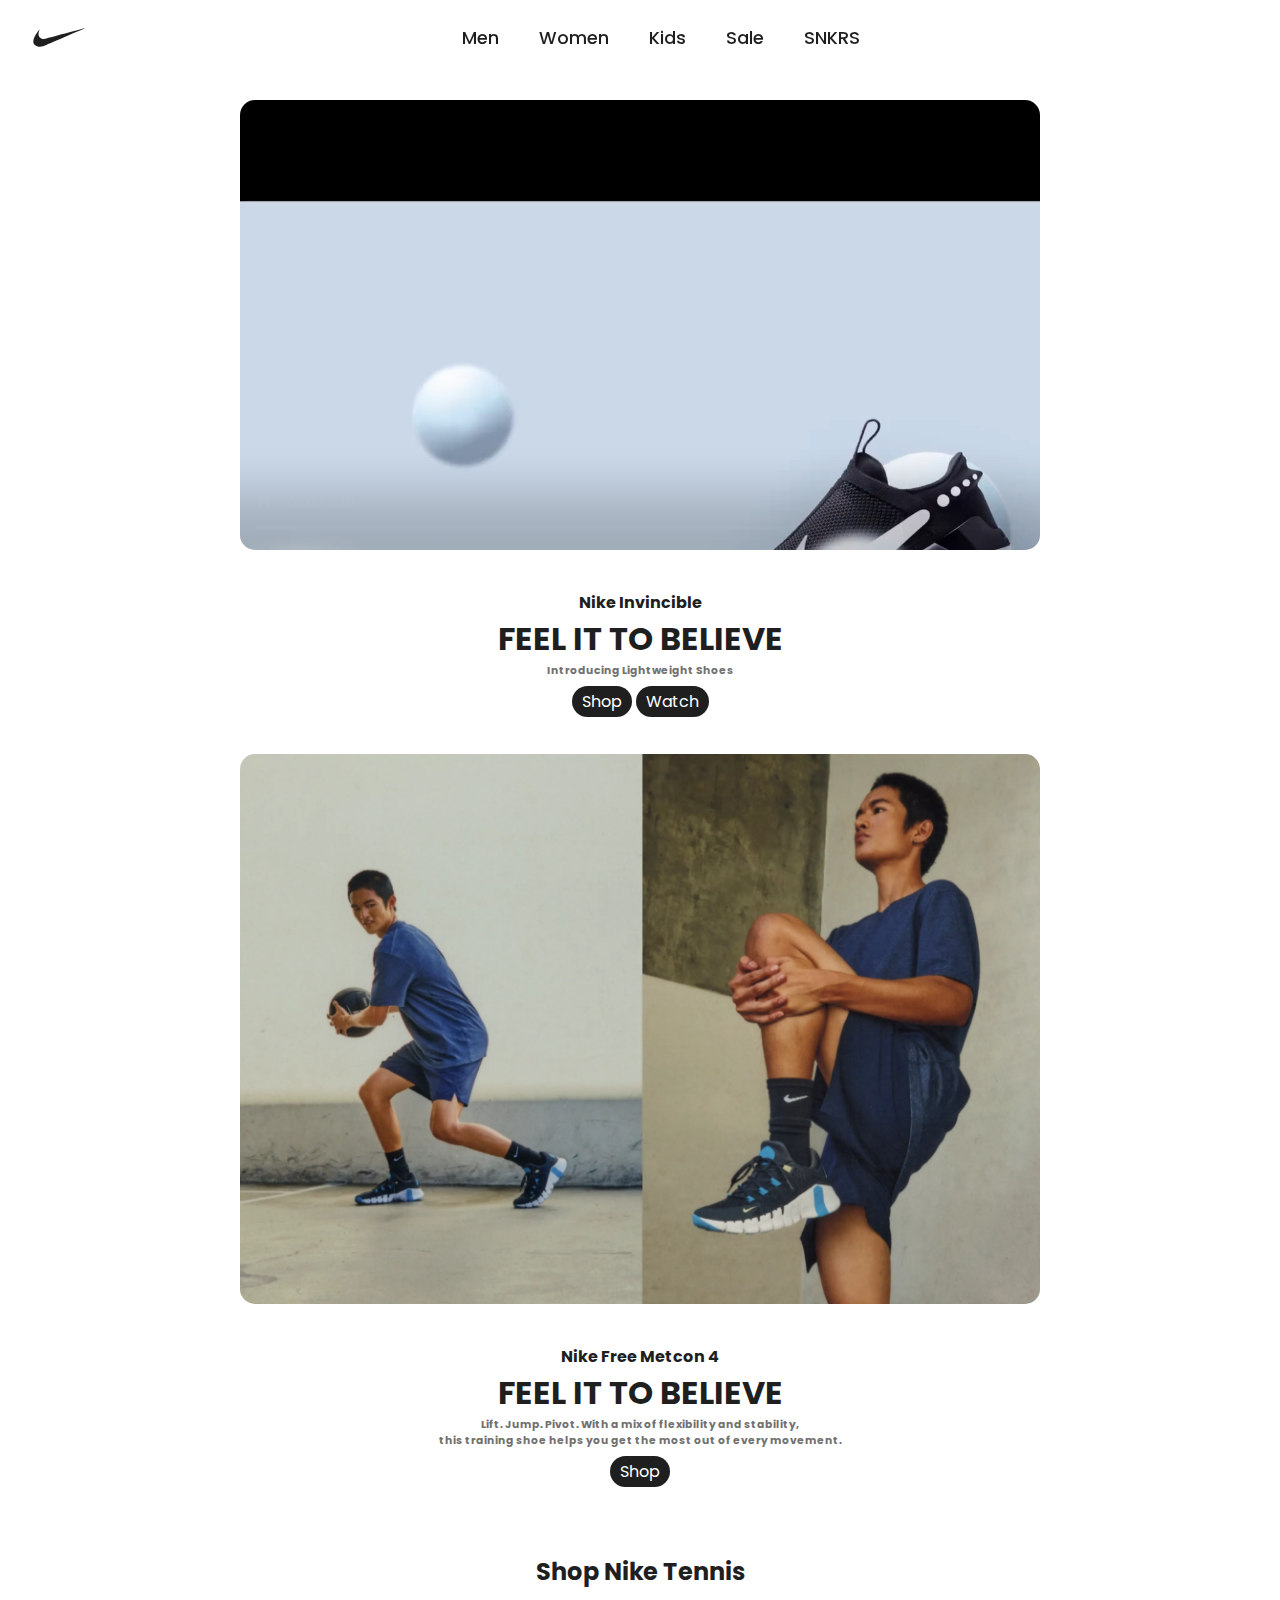
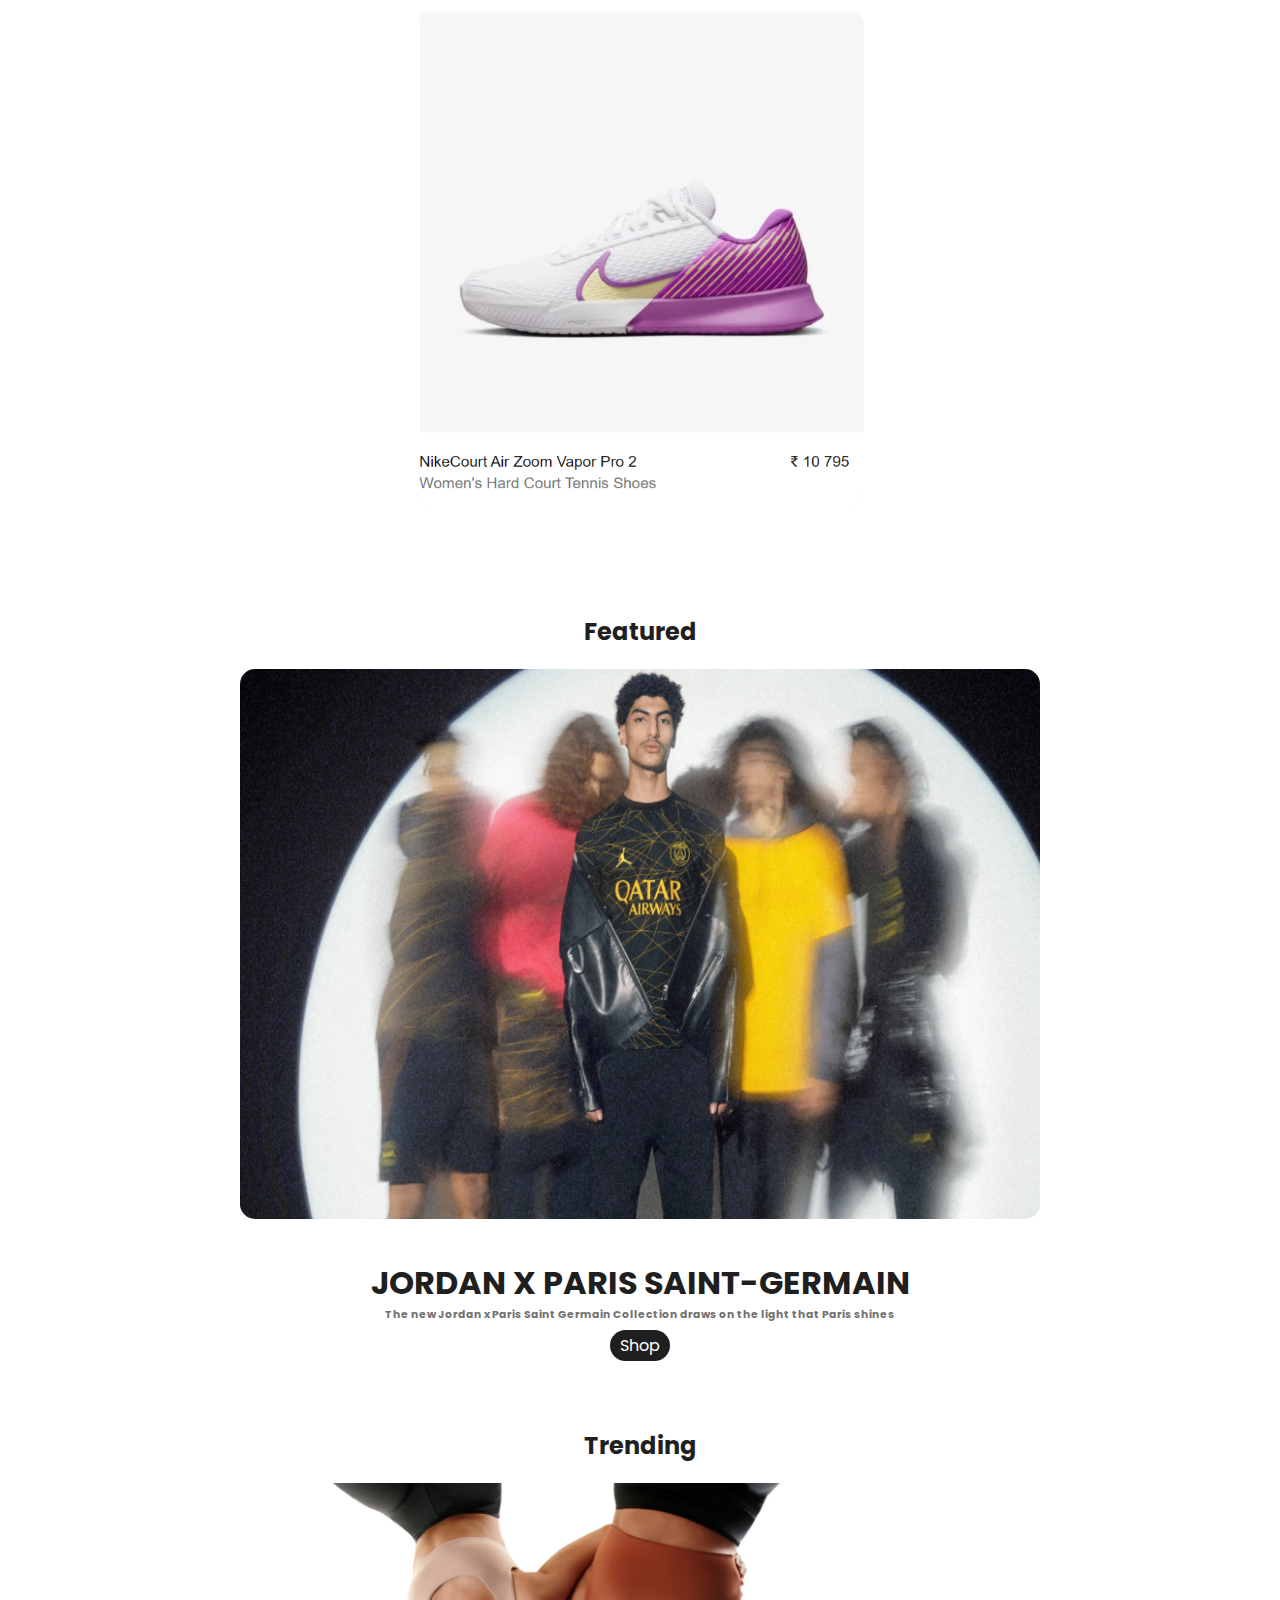
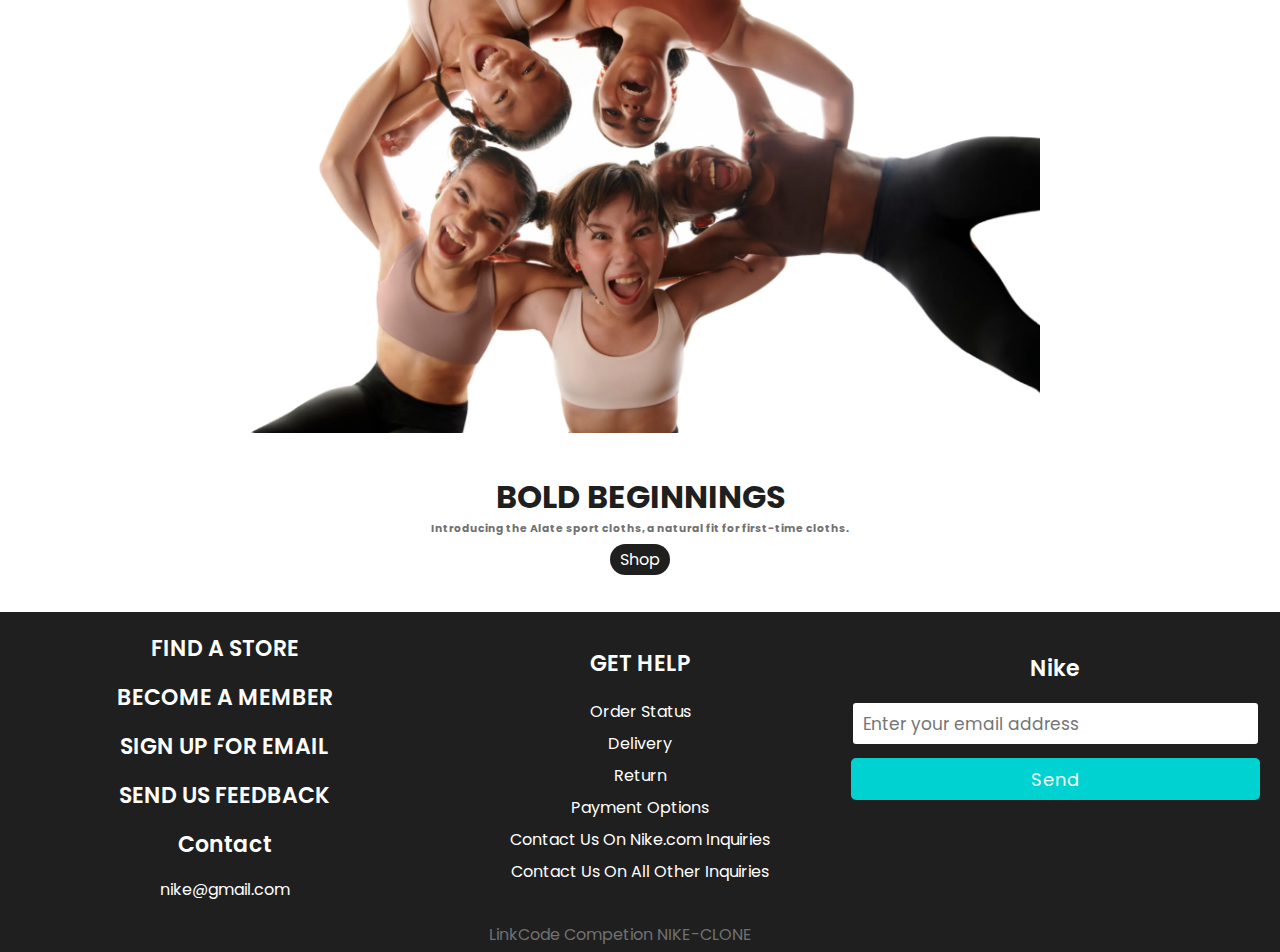
==== index.html @ 23fea14e "folder name changes" ====
<!DOCTYPE html>
<html lang="en">
<head>
    <meta charset="UTF-8">
    <meta http-equiv="X-UA-Compatible" content="IE=edge">
    <meta name="viewport" content="width=device-width, initial-scale=1.0">

    <link rel="stylesheet" href="https://unicons.iconscout.com/release/v4.0.0/css/line.css"> <!--Icons-->
    
    
    <link rel="stylesheet" href="Assets/CSS/Nike.css"  >
    <link rel="preconnect" href="https://fonts.googleapis.com">
    <link rel="preconnect" href="https://fonts.gstatic.com" crossorigin>
    <link href="https://fonts.googleapis.com/css2?family=Poppins:wght@500;600&display=swap" rel="stylesheet">

    <title>Nike Clone</title>
</head>
<body>
<!--HEADER-->
    <header>
        <a href="index.html" class="logo">
            <svg xmlns="http://www.w3.org/2000/svg" width="90" height="65" viewBox="0 0 192.756 192.756">
            <path fill="#fff" fill-opacity="0" d="M0 0h192.756v192.756H0V0z"/>
            <path d="M42.741 71.477c-9.881 11.604-19.355 25.994-19.45 36.75-.037 4.047 1.255 7.58 4.354 10.256 4.46 3.854 9.374 5.213 14.264 5.221 7.146.01 14.242-2.873 19.798-5.096 9.357-3.742 112.79-48.659 112.79-48.659.998-.5.811-1.123-.438-.812-.504.126-112.603 30.505-112.603 30.505a24.771 24.771 0 0 1-6.524.934c-8.615.051-16.281-4.731-16.219-14.808.024-3.943 1.231-8.698 4.028-14.291z"/>
        </svg>
        </a>
        
        <ul class="navbar">
            <li class="men">
                <a>Men</a>
                <ul class="dropdown">
                    <li><a href="">New</a></li>
                    <li><a href="">Shoes</a></li>
                    <li><a href="">Clothing</a></li>
                    <li><a href="">Sports</a></li>
                </ul>
            </li>

            <li class="women">
                <a>Women</a>
                <ul class="dropdown">
                    <li><a href="">New</a></li>
                    <li><a href="">Shoes</a></li>
                    <li><a href="">Clothing</a></li>
                    <li><a href="">Sports</a></li>
                </ul>
            </li>
            <li class="kids">
                <a>Kids</a>
                <ul class="dropdown">
                    <li><a href="">New</a></li>
                    <li><a href="">Shoes</a></li>
                    <li><a href="">Clothing</a></li>
                </ul>
            </li>
            <li><a>Sale</a></li>
            <li><a>SNKRS</a></li>
        </ul>

        <div class="main1">
            <a href="Assets/HTML/wishlist.html"><i class="uil uil-heart"></i></a>
            <div class="nav__btns">
                <!-- Theme Change Button -->
                <i class="uil uil-moon change-theme" id="theme-button"></i>                
            </div>

            <div class="bx bx-menu" id="menu-icon"><a><i class="uil uil-bars"></i></a></div>
        </div>
    </header>

<!--video-->

    <div class="video">
        <video controls loop autoplay muted preload="metadata">
            <source src="Assets/videos/nike shoes ads.mp4" type="Video/mp4">
        </video>
    </div>

<!--Content 1-->
    <div class="content">
        <div>
            <h4>Nike Invincible</h4>
            <h1>FEEL IT TO BELIEVE</h1>
            <h6>Introducing Lightweight Shoes</h6>

            <div class="btns">
                <a href="https://www.nike.com/in/" target="_blank">Shop</a>
                <a href="https://www.youtube.com/watch?v=uf_y4wwpPI8&ab_channel=SiarheiMazganau" target="_blank">Watch <i class="uil uil-play"></i></a>
            </div>
        </div>
    </div>
    <div class="blank1"></div>

    <div class="image">
        <img src="Assets/Images/Img1.png">
    </div>

<!--Content 2-->
    <div class="content">
        <div>
            <h4>Nike Free Metcon 4</h4>
            <h1>FEEL IT TO BELIEVE</h1>
            <h6>Lift. Jump. Pivot. With a mix of flexibility and stability,</h6>
            <h6>this training shoe helps you get the most out of every movement.</h6>

            <div class="btns">
                <a href="https://www.nike.com/in/" target="_blank">Shop</a>
            </div>
        </div>
    </div>

    <div class="img-play">
        <h2>Shop Nike Tennis</h2>
    </div>

<!--SLide Show-->
    <main>
        <img src="Assets/Images/slideshow/ss1.png" class="slide" alt="">
        <img src="Assets/Images/slideshow/ss2.png" class="slide" alt="">
        <img src="Assets/Images/slideshow/ss3.png" class="slide" alt="">
        <img src="Assets/Images/slideshow/ss4.png" class="slide" alt="">
        <img src="Assets/Images/slideshow/ss5.png" class="slide" alt="">
        <img src="Assets/Images/slideshow/ss6.png" class="slide" alt="">
        <img src="Assets/Images/slideshow/ss7.png" class="slide" alt="">
        <img src="Assets/Images/slideshow/ss8.png" class="slide" alt="">
    </main>
    <div class="naav">
        <button onclick="goPrev()">
            <i class="uil uil-arrow-circle-left"></i>
        </button>
        <button onclick="goNext()">
            <i class="uil uil-arrow-circle-right"></i>
        </button>
    </div>

<!--Content 3-->
    <div class="img-play">
        <h2>Featured</h2>
    </div>
    <div class="image">
        <img src="Assets/Images/Img3.png">
    </div>
    <div class="content">
        <div>
            <h1>JORDAN X PARIS SAINT-GERMAIN</h1>
            <h6>The new Jordan x Paris Saint Germain Collection draws on the light that Paris shines</h6>

            <div class="btns">
                <a href="https://www.nike.com/in/" target="_blank">Shop</a>
            </div>
        </div>
    </div>
<!--Content 4-->
    <div class="img-play">
        <h2>Trending</h2>
    </div>
    <div class="image">
        <img src="Assets/Images/Img2.png">
    </div>
    <div class="content">
        <div>
            <h1>BOLD BEGINNINGS</h1>
            <h6>Introducing the Alate sport cloths, a natural fit for first-time cloths.</h6>

            <div class="btns">
                <a href="https://www.nike.com/in/w/paris-saint-germain-aurdi" target="_blank">Shop</a>
            </div>
        </div>
    </div>

    <div class="blank1"></div>

<!--Footer-->
<footer>
    <div class="content">
      <div class="left box">
        <div class="upper">
          <div class="topic">FIND A STORE</div>
          <div class="topic">BECOME A MEMBER</div>
          <div class="topic">SIGN UP FOR EMAIL</div>
          <div class="topic">SEND US FEEDBACK</div>
          
        </div>
        <div class="lower">
         
          <div class="email">
            <div class="topic">Contact</div>
            <a href="#">nike@gmail.com</a>
          </div>
        </div>
      </div>
      <div class="middle box">
        <div class="topic">GET HELP</div>
        <div><a href="https://www.nike.com/in/help/a/india-consumer-care-policy">Order Status</a></div>
        <div><a href="https://www.nike.com/in/help/a/india-consumer-care-policy">Delivery</a></div>
        <div><a href="#">Return</a></div>
        <div><a href="#">Payment Options</a></div>
        <div><a href="https://www.nike.com/in/help/a/india-consumer-care-policy">Contact Us On Nike.com Inquiries</a></div>
        <div><a href="https://www.nike.com/in/help/a/india-consumer-care-policy">Contact Us On All Other Inquiries</a></div>
      </div>
      <div class="right box">
        <div class="topic">Nike</div>
        <form action="#">
          <input type="text" placeholder="Enter your email address">
          <input type="submit" name="" value="Send">
          <div class="media-icons">
            <a href="https://www.facebook.com/nike/" target="_blank"><i class="uil uil-facebook"></i></a>
            <a href="https://www.instagram.com/nike/" target="_blank"><i class="uil uil-instagram-alt"></i></a>
            <a href="https://twitter.com/nike" target="_blank"><i class="uil uil-twitter"></i></a>
            <a href="https://www.youtube.com/user/NIKE" target="_blank"><i class="uil uil-youtube"></i></a>
          </div>
        </form>
      </div>
    </div>
    <div class="bottom">
      <p>LinkCode Competion NIKE-CLONE</p>
    </div>
  </footer>

    <script type="text/javascript" src="Assets/JS/script.js"></script>
</body>
</html>
---- Assets/CSS/Nike.css ----
* {
    margin: 0;
    padding: 0;
    box-sizing: border-box;   
    font-family: 'Poppins', sans-serif;
    text-decoration: none;
    list-style: none;
}

:root{
    --bg-color: white;
    --text-color: #1f1f1f;
    --main-color: #717171;
}

body.dark-theme{
    --bg-color: #1f1f1f;
    --text-color: white;
    --main-color: #717171;
}
.nav__btns{
    display: flex;
    align-items: center;
}
.change-theme{
    color: var(--text-color);
    cursor: pointer;
}
.change-theme:hover{
    color: var(--text-color);
}

body{
    min-height: 100vh;
    background-color: var(--bg-color);
    color: var(--text-color);
}
header{
    background-color: var(--main-color);
    position: fixed;
    width: 100%;
    top: 0;
    right: 0;
    z-index: 1000;
    display: flex;
    align-items: center;
    justify-content: space-between;
    background: transparent;
    backdrop-filter: blur(20px);
    padding: 5px 12%;
    transition: all .50s ease;
}
.logo{
    display: flex;
    align-items: center;
}
.logo svg{
    fill: var(--text-color);
}
.navbar{
    display: flex;
}
.navbar a {
    color: var(--text-color);
    font-size: 1.1rem;
    font-weight: 500;
    padding: 5px 0;
    margin: 0px 30px;
    transition: all .50s ease;
}

.main1{
    display: flex;
    align-items: center;
}
.main1 a{
    margin-right: 25px;
    margin-left: 10px;
    color: var(--text-color);
    transition: all .50s ease;
}
.main1 i:hover{
    color: #00D1D1;
    transition: all .50s ease;
}

.main1 i{
    color: var(--text-color);
    font-size: 23px;
    margin-right: 7px;
}

#menu-icon{
    font-size: 35px;
    color: var(--text-color);
    cursor:pointer;
    z-index: 10001;
    display: none;
}

.nav__btns{
    display: flex;
    align-items: center;
}
.change-theme{
    font-size: 1.25rem;
    color: var(--text-color);
    margin-right: 1rem;
    cursor: pointer;
}
.men,
.women,
.kids {
    position: relative;
}
.dropdown {
    background-color: var(--bg-color);
    position: absolute;
    display: none;
    border-radius: 10px;
    top: 30px;
}

.dropdown li {
    width :10em;
    text-align: left;
}
.dropdown a{
    font-size: small;
    color: #969595;
}

.men:hover .dropdown{
    display: block;
}
.women:hover .dropdown{
    display: block;
}
.kids:hover .dropdown{
    display: block;
}
.video{
    display: flex;
    justify-content: center;
    margin-top: 100px;
    margin-bottom: 40px;
}
.video video{
    height: 450px;
    width: 800px;
    justify-self:center;
    border-radius: 15px;
}

.content{
    margin-top: 10px;
    display: block;
    text-align: center;
    align-items: center;
}

.content a{
    color: var(--bg-color);
    padding: 4px 10px;
    background: var(--text-color);
    border-radius: 35px;
    gap: 15px;
}
.content h6{
    color: var(--main-color);
}
.btns{
    margin-top: 10px;
}

.image{
    /* margin-top: 50px; */
    display: flex;
    justify-content: center;
    margin-bottom: 40px;
}
.image img{
    height: 550px;
    width: 800px;
    border-radius: 15px;
}
.img-play{
    margin-top: 70px;
    display: flex;
    justify-content: center;
    margin-bottom: 20px;
}
.blank1{
    margin-top: 10px;
    margin-bottom: 40px;
}

main{
    width: 35%;
    height: 600px;
    margin-top: 50px;
    margin: auto;
    background-color: var(--main-color);
    position: relative;
    border-radius: 20px;
    overflow: hidden;
}

.slide {
    width: 100%;
    height: 100%;
    position: absolute;
    transition: 1sec;
}
.naav{
    text-align: center;
    margin-top: 10px;
}
.naav button{
    font-size:35px;
    border: 0;
    background-color: var(--bg-color);
    color: var(--text-color);
    cursor: pointer;
}
.naav i:hover{
    color: #00D1D1;
}


@media (max-width: 1280px){
    header{
        padding: 5px 1%;
        transition: .2s;
        backdrop-filter: blur(20px);
    }
    .navbar a{
        padding: 5px 0;
        margin: 0px 20px;
    }
    main{
        width: 35%;
        height: 500px;
        margin-top: 50px;
        margin: auto;
        background-color: var(--main-color);
        position: relative;
    }
}
@media (max-width: 910px){
    #menu-icon{
        display: block;
    }
    .navbar{
        position: absolute;
        top: 100%;
        right: -100%;
        width: 270px;
        height: auto ;
        background: var(--bg-color);
        display: flex;
        flex-direction: column;
        justify-content: flex-start;
        border-radius: 10px;
        transition: all .50s ease;
    }
    .navbar a{
        display: block;
        margin: 12px 0;
        padding: 0px 25px;
        transition: all .50s ease;
        color: var(--text-color);
    }
    .navbar.open{
        right: 2%;
    }
    .dropdown {
        background-color: var(--bg-color);
        position: absolute;
        border-radius: 10px;
        top: 30px;
    }
    .dropdown li {
        width :10em;
        text-align: left;
        
    }
    .dropdown a{
        font-size: small;
        color: #969595;
    }
    .men:hover .dropdown{
        display: block;
    }
    .women:hover .dropdown{
        display: block;
    }
    .kids:hover .dropdown{
        display: block;
    }
}
@media (max-width: 910px){
    .video video{
        height: 270px;
        width: 480px;
        justify-self: center;
        border-radius: 15px;
    }
    .image img{
        height: 320px;
        width: 480px;
        border-radius: 15px;
    }
    main{
        width: 40%;
        height: 300px;
        margin-top: 50px;
        margin: auto;
        background-color: var(--main-color);
        position: relative;
    }
}

@media (max-width: 600px){
    .video video{
        height: 148px;
        width: 265px;
        justify-self: center;
        border-radius: 30px;
    }
    .image img{
        height: 200px;
        width: 265px;
        border-radius: 15px;
    }
    main{
        width: 40%;
        height: 150px;
        margin-top: 50px;
        margin: auto;
        background-color: var(--main-color);
        position: relative;
    }
    .naav button{
        font-size:25px;
    }
}


/* Footer */
footer{
    width: 100%;
    position: relative;
    bottom: 0;
    left: 0;
    background: var(--text-color);
  }
  footer .content{
    max-width: 1350px;
    margin: auto;
    padding: 20px;
    display: flex;
    flex-wrap: wrap;
    justify-content: space-between;
  }
  footer .content p,a{
    color: var(--bg-color);
  }
  footer .content .box{
    width: 33%;
    transition: all 0.4s ease;
  }
  footer .content .topic{
    font-size: 22px;
    font-weight: 600;
    color: var(--bg-color);
    margin-bottom: 16px;
    /* text-align: left; */
  
  }
  footer .content p{
    text-align: justify;
  }
  /* footer .content .lower .topic{
    margin: 24px 0 5px 0;
  } */
  /* footer .content .lower i{
    padding-right: 16px;
  }
  footer .content .middle{
    padding-left: 80px;
  } */
  footer .content .middle a{
    line-height: 32px;
  }
  footer .content .right input[type="text"]{
    height: 45px;
    width: 100%;
    outline: none;
    color: var(--bg-color);
    /* background: var(--text-color); */
    border-radius: 5px;
    padding-left: 10px;
    font-size: 17px;
    border: 2px solid var(--text-color);
  }
  footer .content .right input[type="submit"]{
    height: 42px;
    width: 100%;
    font-size: 18px;
    color: var(--bg-color);
    background: #00D1D1;
    outline: none;
    border-radius: 5px;
    letter-spacing: 1px;
    cursor: pointer;
    margin-top: 12px;
    border: 2px solid #00D1D1;
    transition: all 0.3s ease-in-out;
  }
  .content .right input[type="submit"]:hover{
    background: none;
    color:  #00D1D1;
  }
  footer .content .media-icons a{
    font-size: 30px;
    height: 45px;
    width: 45px;
    display: inline-block;
    text-align: center;
    line-height: 43px;
    border-radius: 5px;
    /* border: 2px solid var(--text-color); */
    margin: 30px 5px 0 0;
    transition: all 0.3s ease;
  }
 
  footer .bottom{
    width: 100%;
    text-align: center;
    color: var(--main-color);
    padding: 0 40px 5px 0;
  }
  footer .bottom a{
    color: #00D1D1;
  }
  footer a{
    transition: all 0.3s ease;
  }
  footer a:hover{
    color: #00D1D1;
  }
  
  
  @media (max-width:1100px) {
    footer{
        position: relative;
      }
    footer .content .middle{
      padding-left: 50px;
    }
  }
  @media (max-width:950px){
    footer{
        position: relative;
      }
    footer .content .box{
      width: 50%;
    }
    .content .right{
      margin-top: 40px;
    }
  }
  @media (max-width:560px){
    footer{
      position: relative;
    }
    footer .content .box{
      width: 100%;
      margin-top: 30px;
    }
    footer .content .middle{
      padding-left: 0;
    }
  }
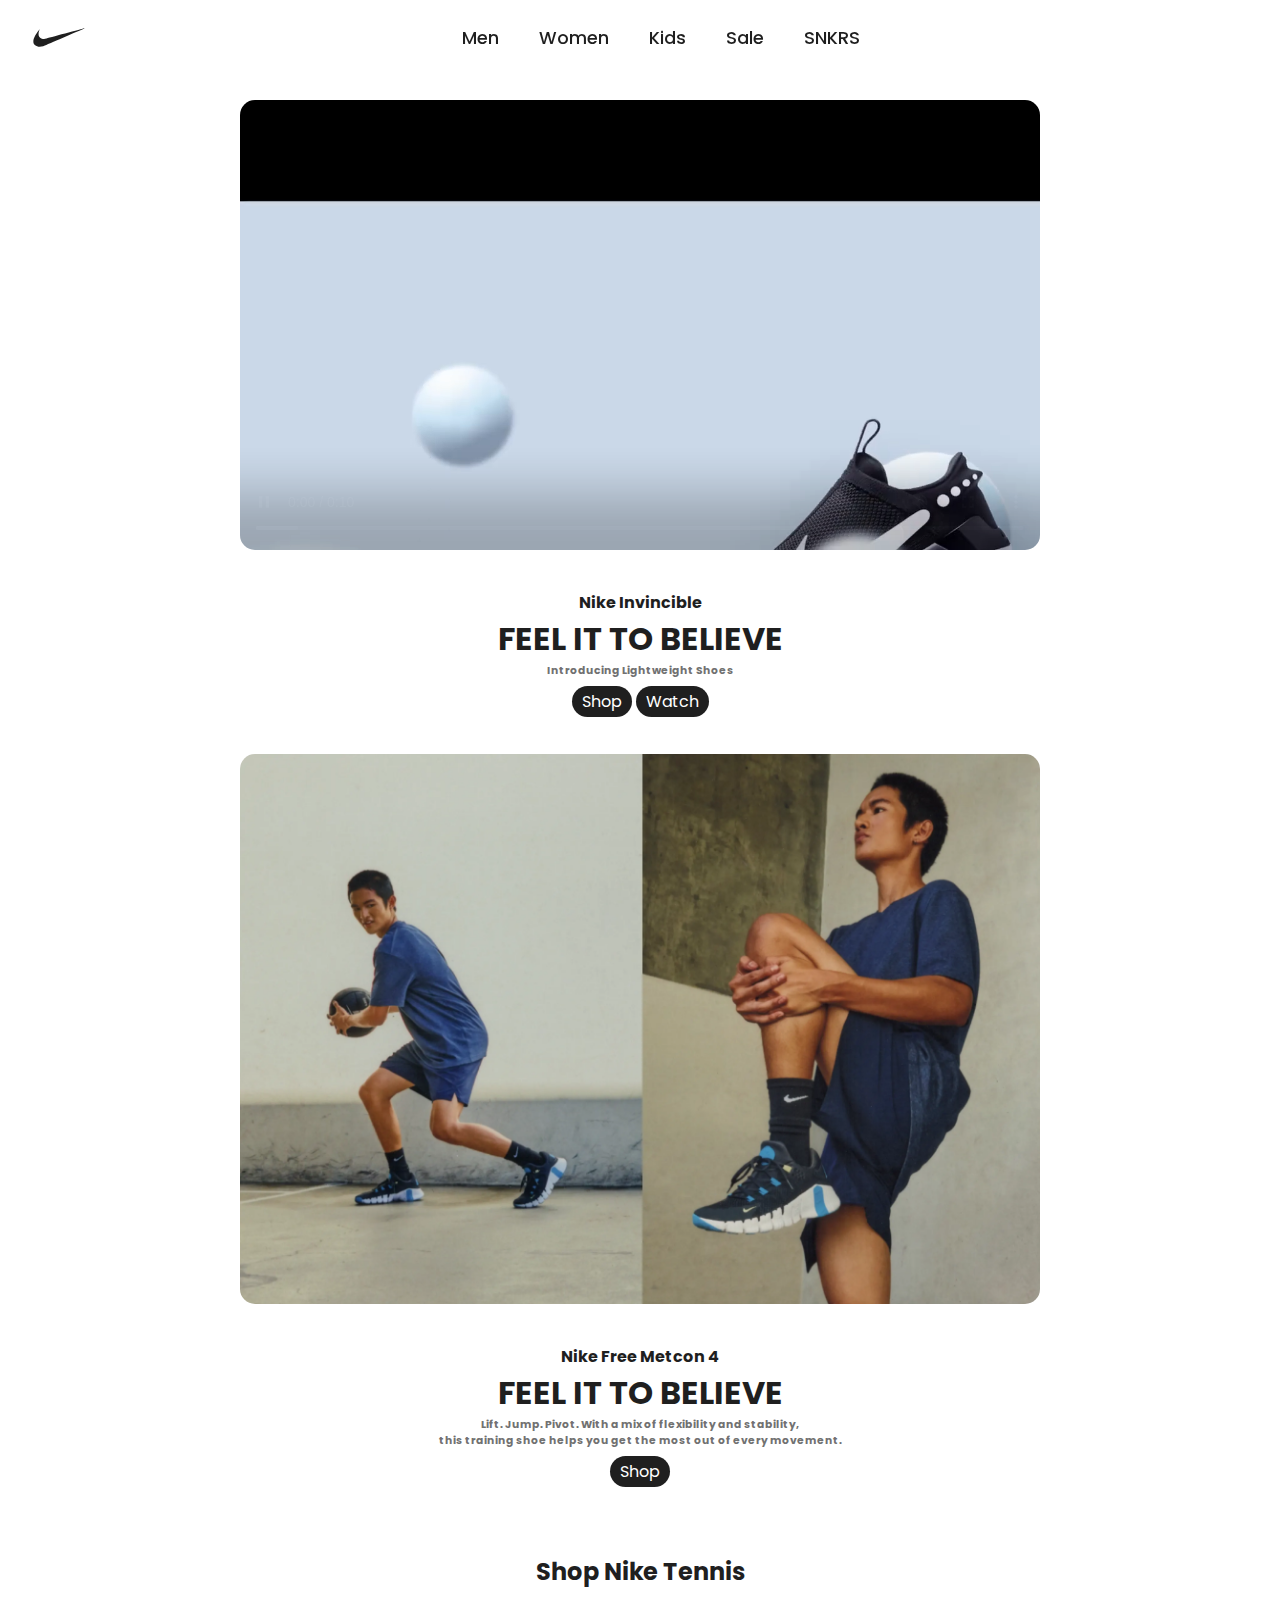
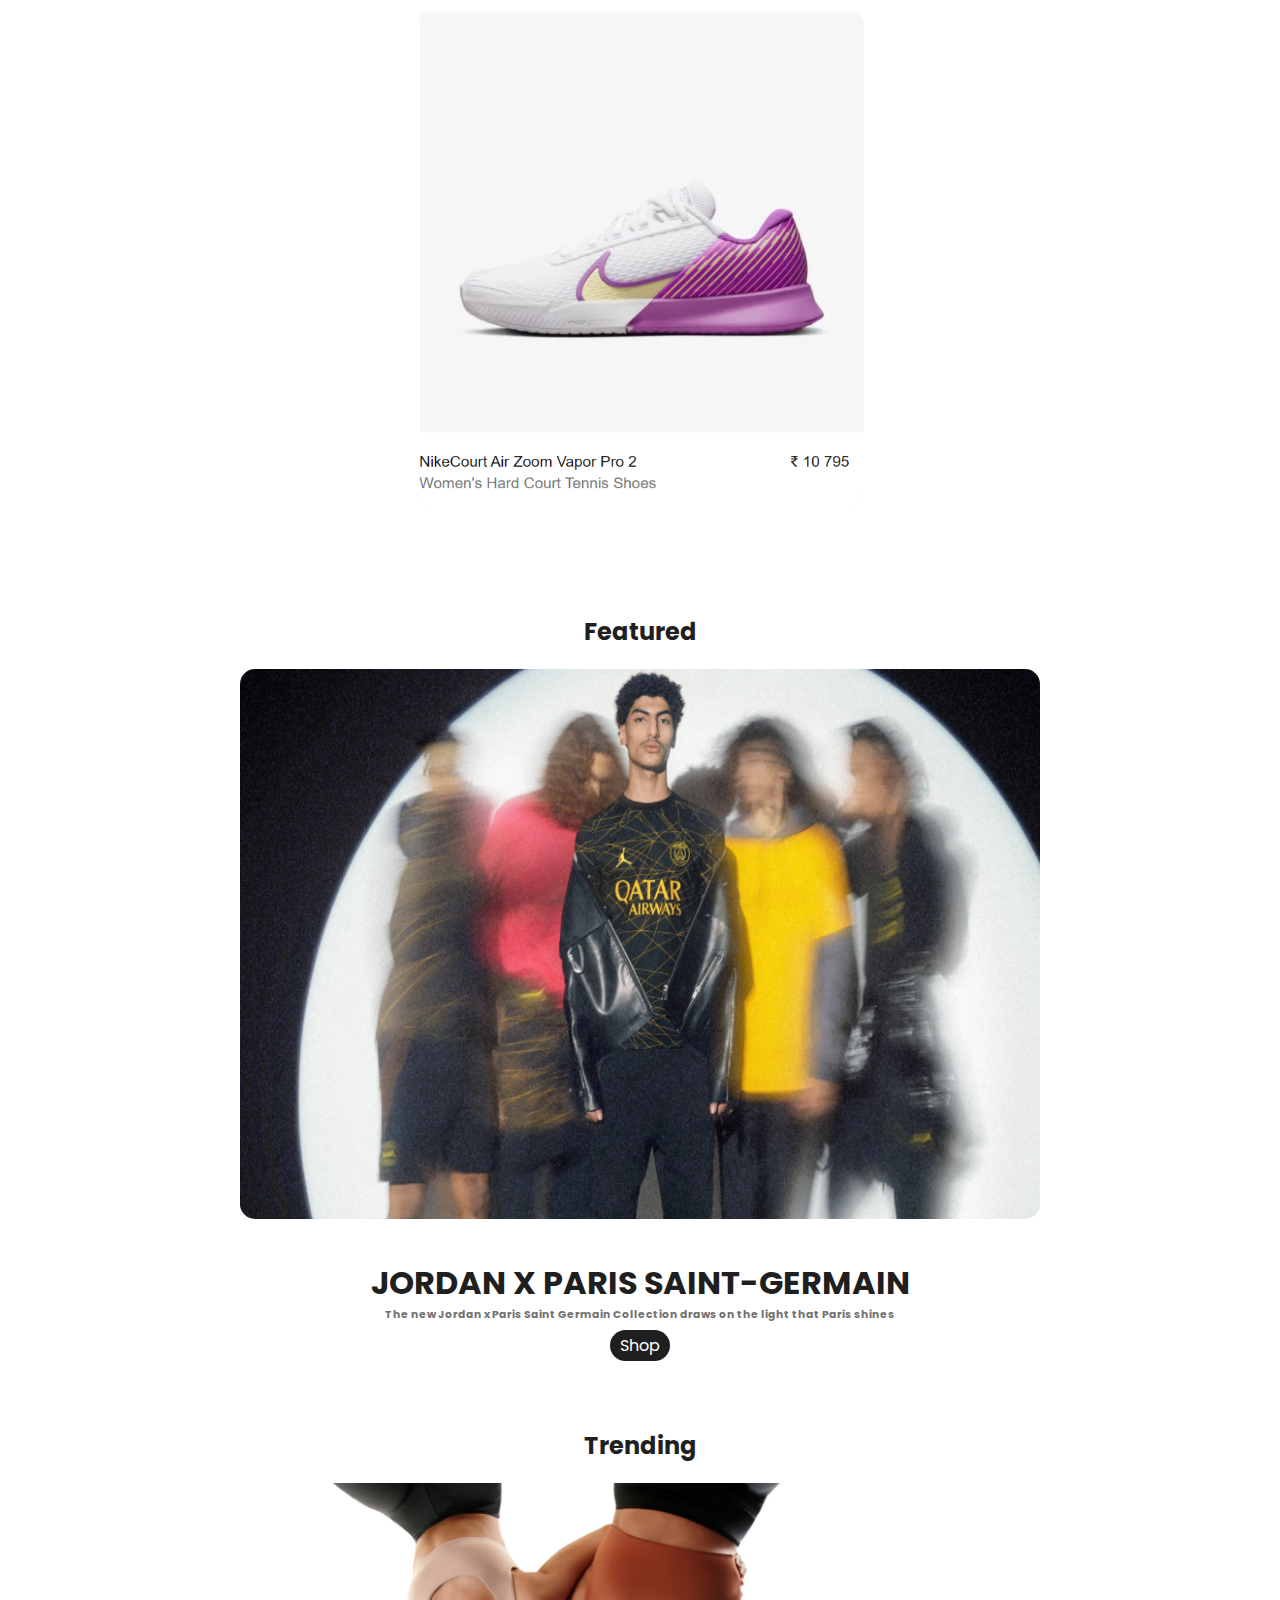
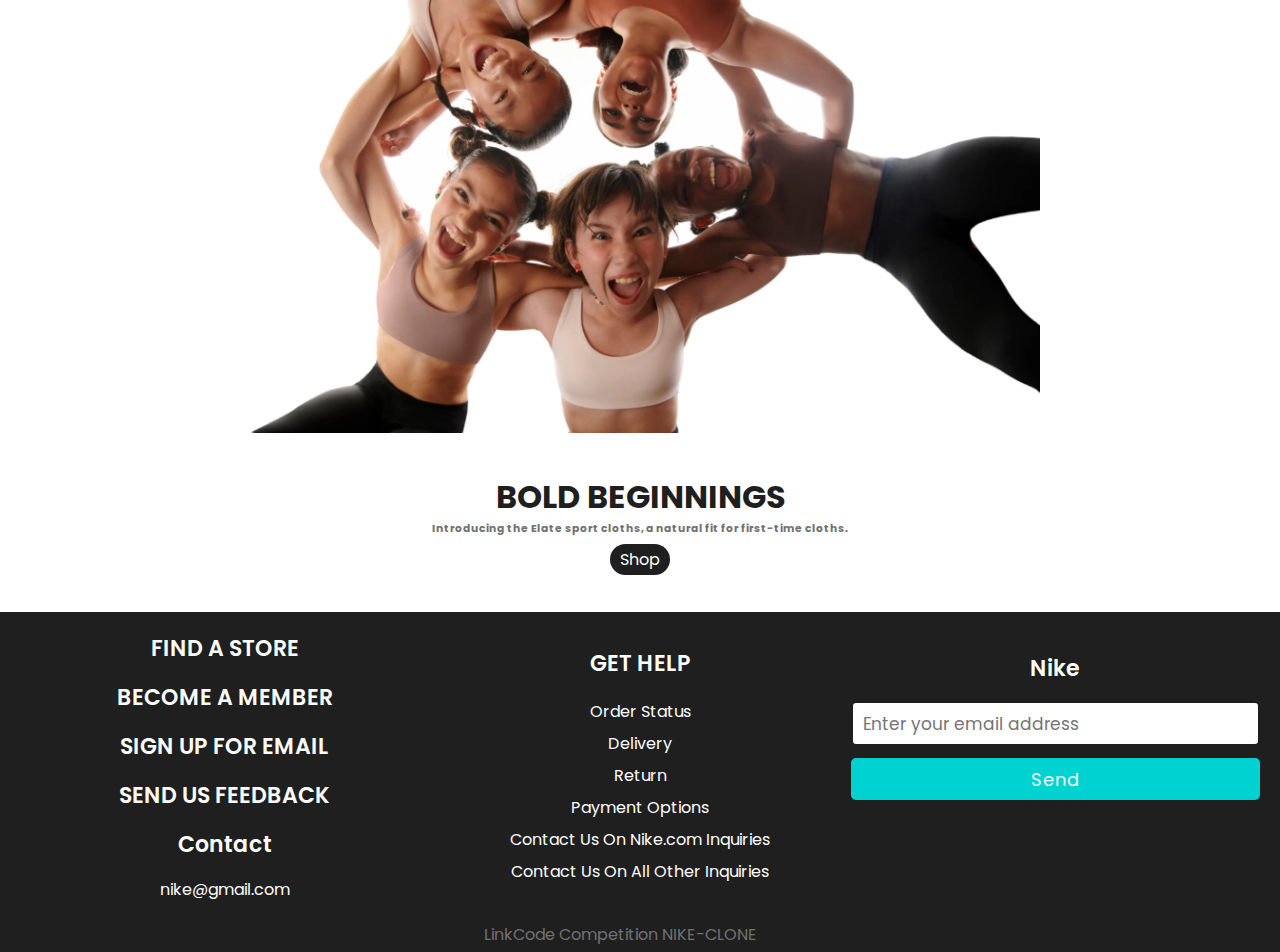
==== commit f8f71e94: "small changes" ====
--- a/index.html
+++ b/index.html
@@ -160,7 +160,7 @@
     <div class="content">
         <div>
             <h1>BOLD BEGINNINGS</h1>
-            <h6>Introducing the Alate sport cloths, a natural fit for first-time cloths.</h6>
+            <h6>Introducing the Elate sport cloths, a natural fit for first-time cloths.</h6>
 
             <div class="btns">
                 <a href="https://www.nike.com/in/w/paris-saint-germain-aurdi" target="_blank">Shop</a>
@@ -213,7 +213,7 @@
       </div>
     </div>
     <div class="bottom">
-      <p>LinkCode Competion NIKE-CLONE</p>
+      <p>LinkCode Competition NIKE-CLONE</p>
     </div>
   </footer>
 
